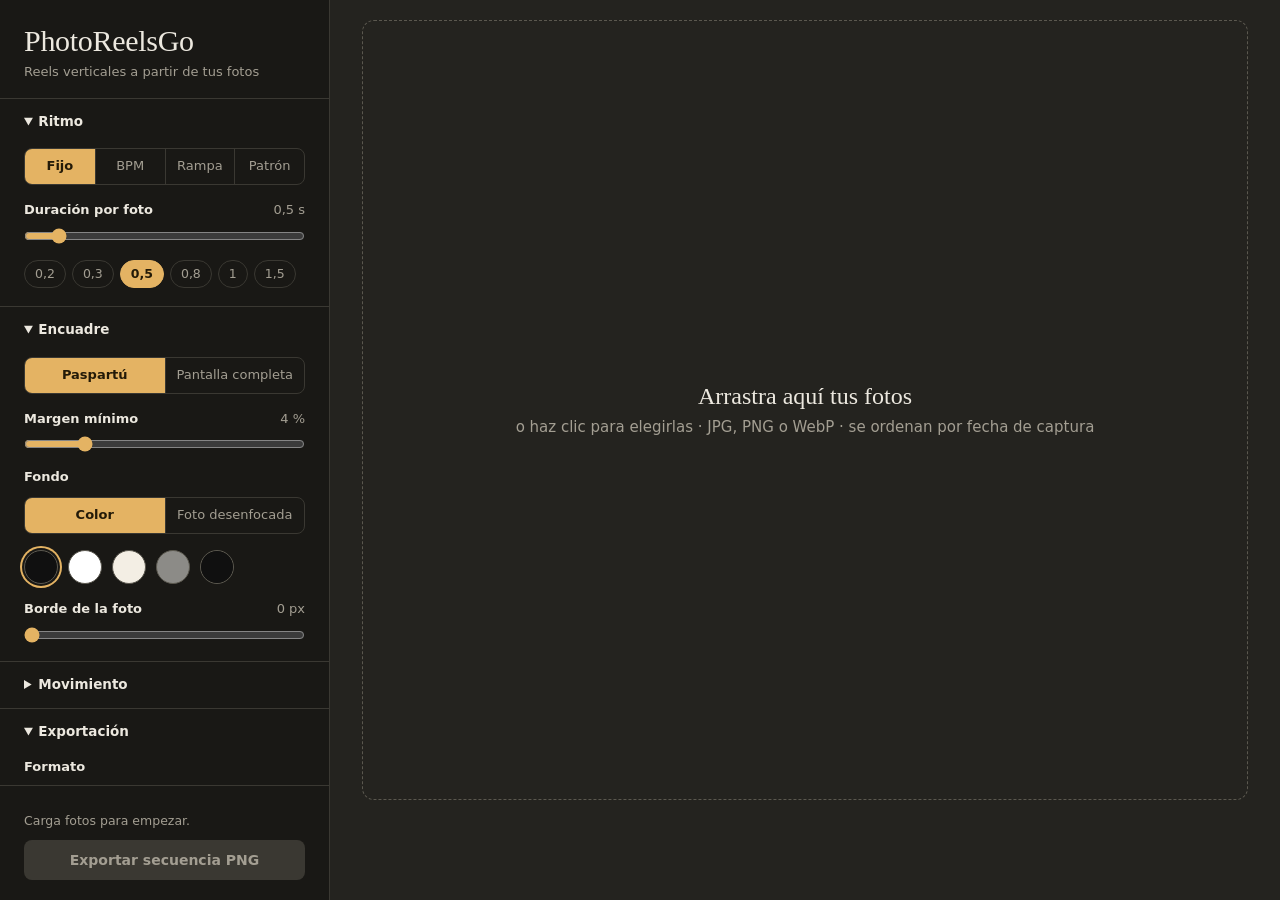
==== photoreels_go/index.html @ d0520b12 "Separa PhotoReelsGo de PaspartuGo y extrae shared/ - shared/: geometría, EXIF (ahora con fecha de ca" ====
<!DOCTYPE html>
<html lang="es">
<head>
  <meta charset="utf-8">
  <meta name="viewport" content="width=device-width, initial-scale=1">
  <title>PhotoReelsGo</title>
  <link rel="stylesheet" href="../shared/css/base.css">
  <link rel="stylesheet" href="styles.css">
</head>
<body>
  <aside class="panel">
    <header class="brand">
      <h1>PhotoReelsGo</h1>
      <p>Reels verticales a partir de tus fotos</p>
    </header>

    <div class="controls">
      <details class="section" open>
        <summary>Ritmo</summary>
        <div class="segmented">
          <label><input type="radio" name="pacing" value="constant" data-bind="s.pacing.mode"><span>Fijo</span></label>
          <label><input type="radio" name="pacing" value="bpm" data-bind="s.pacing.mode"><span>BPM</span></label>
          <label><input type="radio" name="pacing" value="ramp" data-bind="s.pacing.mode"><span>Rampa</span></label>
          <label><input type="radio" name="pacing" value="pattern" data-bind="s.pacing.mode"><span>Patrón</span></label>
        </div>

        <div class="stack" data-show="s.pacing.mode=constant">
          <label class="field"><span>Duración por foto</span><output data-out="s.pacing.seconds" data-unit=" s"></output>
            <input type="range" min="0.1" max="4" step="0.05" data-bind="s.pacing.seconds"></label>
          <div class="chips" aria-label="Duraciones habituales">
            <button type="button" data-set="s.pacing.seconds" data-value="0.2">0,2</button>
            <button type="button" data-set="s.pacing.seconds" data-value="0.3">0,3</button>
            <button type="button" data-set="s.pacing.seconds" data-value="0.5">0,5</button>
            <button type="button" data-set="s.pacing.seconds" data-value="0.8">0,8</button>
            <button type="button" data-set="s.pacing.seconds" data-value="1">1</button>
            <button type="button" data-set="s.pacing.seconds" data-value="1.5">1,5</button>
          </div>
        </div>

        <div class="stack" data-show="s.pacing.mode=bpm">
          <label class="field"><span>Tempo de la canción</span><output data-out="s.pacing.bpm" data-unit=" BPM"></output>
            <input type="range" min="40" max="220" step="1" data-bind="s.pacing.bpm"></label>
          <fieldset class="group">
            <legend>Tiempos por foto</legend>
            <div class="segmented">
              <label><input type="radio" name="beats" value="0.5" data-bind="s.pacing.beats" data-type="number"><span>½</span></label>
              <label><input type="radio" name="beats" value="1" data-bind="s.pacing.beats" data-type="number"><span>1</span></label>
              <label><input type="radio" name="beats" value="2" data-bind="s.pacing.beats" data-type="number"><span>2</span></label>
              <label><input type="radio" name="beats" value="4" data-bind="s.pacing.beats" data-type="number"><span>4</span></label>
            </div>
          </fieldset>
          <p class="note">Los cortes caen en el tiempo de la canción que pondrás en el editor. Empieza el audio en el fotograma 0.</p>
        </div>

        <div class="stack" data-show="s.pacing.mode=ramp">
          <label class="field"><span>Primera foto</span><output data-out="s.pacing.from" data-unit=" s"></output>
            <input type="range" min="0.1" max="4" step="0.05" data-bind="s.pacing.from"></label>
          <label class="field"><span>Última foto</span><output data-out="s.pacing.to" data-unit=" s"></output>
            <input type="range" min="0.1" max="4" step="0.05" data-bind="s.pacing.to"></label>
          <p class="note">De 1 s a 0,2 s acelera; al revés, frena.</p>
        </div>

        <div class="stack" data-show="s.pacing.mode=pattern">
          <label class="field"><span>Segundos que se repiten</span>
            <input type="text" class="wide" data-bind="s.pacing.pattern" placeholder="0.8 0.3 0.3 0.8" spellcheck="false"></label>
          <p class="note">Separa los valores con espacios. Al acabar el patrón vuelve a empezar.</p>
        </div>
      </details>

      <details class="section" open>
        <summary>Encuadre</summary>
        <div class="segmented two">
          <label><input type="radio" name="framing" value="paspartu" data-bind="s.framing.mode"><span>Paspartú</span></label>
          <label><input type="radio" name="framing" value="fill" data-bind="s.framing.mode"><span>Pantalla completa</span></label>
        </div>

        <div class="stack" data-show="s.framing.mode=paspartu">
          <label class="field"><span>Margen mínimo</span><output data-out="s.framing.marginPct" data-unit=" %"></output>
            <input type="range" min="0" max="20" step="0.5" data-bind="s.framing.marginPct"></label>
          <fieldset class="group">
            <legend>Fondo</legend>
            <div class="segmented two">
              <label><input type="radio" name="background" value="color" data-bind="s.framing.background"><span>Color</span></label>
              <label><input type="radio" name="background" value="blur" data-bind="s.framing.background"><span>Foto desenfocada</span></label>
            </div>
          </fieldset>
          <div class="swatches" data-show="s.framing.background=color">
            <label title="Negro"><input type="radio" name="color" value="#101010" data-bind="s.framing.color" aria-label="Negro"><span style="background:#101010"></span></label>
            <label title="Blanco"><input type="radio" name="color" value="#ffffff" data-bind="s.framing.color" aria-label="Blanco"><span style="background:#ffffff"></span></label>
            <label title="Papel"><input type="radio" name="color" value="#f3eee4" data-bind="s.framing.color" aria-label="Papel"><span style="background:#f3eee4"></span></label>
            <label title="Gris"><input type="radio" name="color" value="#8c8b87" data-bind="s.framing.color" aria-label="Gris"><span style="background:#8c8b87"></span></label>
            <input type="color" id="custom-color" data-bind="s.framing.color" title="Color personalizado" aria-label="Color personalizado">
          </div>
          <label class="field" data-show="s.framing.background=blur"><span>Desenfoque</span><output data-out="s.framing.blur" data-unit=" px"></output>
            <input type="range" min="10" max="120" step="5" data-bind="s.framing.blur"></label>
          <label class="field"><span>Borde de la foto</span><output data-out="s.framing.borderWidth" data-unit=" px"></output>
            <input type="range" min="0" max="30" step="1" data-bind="s.framing.borderWidth"></label>
          <label class="field inline" data-show="s.framing.borderWidth!=0"><span>Color del borde</span>
            <input type="color" data-bind="s.framing.borderColor"></label>
        </div>

        <p class="note" data-show="s.framing.mode=fill">Llena el 9:16 recortando la foto. Haz clic en cada miniatura para elegir qué parte se conserva.</p>
      </details>

      <details class="section">
        <summary>Movimiento</summary>
        <label class="check"><input type="checkbox" data-bind="s.motion.enabled"><span>Zoom o paneo suave<small>Solo en fotos de 0,8 s o más; en las cortas se vería como un temblor</small></span></label>
        <label class="field inline"><span>Dirección</span>
          <select data-bind="s.motion.direction">
            <option value="alternate">Alternar acercar y alejar</option>
            <option value="zoom-in">Acercar</option>
            <option value="zoom-out">Alejar</option>
            <option value="pan-right">Paneo a la derecha</option>
            <option value="pan-left">Paneo a la izquierda</option>
            <option value="pan-down">Paneo hacia abajo</option>
            <option value="pan-up">Paneo hacia arriba</option>
          </select>
        </label>
        <label class="field"><span>Intensidad</span><output data-out="s.motion.zoomPct" data-unit=" %"></output>
          <input type="range" min="1" max="15" step="1" data-bind="s.motion.zoomPct"></label>
      </details>

      <details class="section" open>
        <summary>Exportación</summary>
        <fieldset class="group">
          <legend>Formato</legend>
          <div class="segmented three">
            <label><input type="radio" name="out-format" value="png" data-bind="s.output.format"><span>PNG</span></label>
            <label><input type="radio" name="out-format" value="jpeg" data-bind="s.output.format"><span>JPEG</span></label>
            <label><input type="radio" name="out-format" value="mp4" data-bind="s.output.format"><span>MP4</span></label>
          </div>
          <p class="note" data-show="s.output.format=png">Secuencia sin pérdida para DaVinci Resolve. La versión gratuita en Linux no abre H.264.</p>
          <p class="note" data-show="s.output.format=jpeg">Secuencia al 95 %: ocupa mucho menos que PNG y casi no se distingue.</p>
          <p class="note" data-show="s.output.format=mp4">H.264 para subir directamente a Instagram, o para editores que lo abren (Kdenlive, Shotcut, DaVinci Studio).</p>
        </fieldset>
        <fieldset class="group">
          <legend>Resolución</legend>
          <div class="segmented two">
            <label><input type="radio" name="resolution" value="fhd" data-bind="s.output.resolution"><span>1080×1920</span></label>
            <label><input type="radio" name="resolution" value="uhd" data-bind="s.output.resolution"><span>4K vertical</span></label>
          </div>
        </fieldset>
        <fieldset class="group">
          <legend>Fotogramas por segundo</legend>
          <div class="segmented three">
            <label><input type="radio" name="fps" value="24" data-bind="s.output.fps" data-type="number"><span>24</span></label>
            <label><input type="radio" name="fps" value="30" data-bind="s.output.fps" data-type="number"><span>30</span></label>
            <label><input type="radio" name="fps" value="60" data-bind="s.output.fps" data-type="number"><span>60</span></label>
          </div>
        </fieldset>
        <fieldset class="group" data-show="s.output.format=mp4">
          <legend>Bitrate</legend>
          <div class="segmented">
            <label><input type="radio" name="mbps" value="12" data-bind="s.output.mbps" data-type="number"><span>12</span></label>
            <label><input type="radio" name="mbps" value="25" data-bind="s.output.mbps" data-type="number"><span>25</span></label>
            <label><input type="radio" name="mbps" value="40" data-bind="s.output.mbps" data-type="number"><span>40</span></label>
            <label><input type="radio" name="mbps" value="80" data-bind="s.output.mbps" data-type="number"><span>80</span></label>
          </div>
          <p class="note">Mbit/s. Instagram recomprime; 25 basta para 1080×1920.</p>
        </fieldset>
      </details>

      <details class="section">
        <summary>Zonas seguras</summary>
        <label class="check"><input type="checkbox" data-bind="ui.zones"><span>Mostrar guías de Reels<small>Solo en la vista previa; no se exportan</small></span></label>
      </details>
    </div>

    <div class="actions">
      <p class="note" id="total-note"></p>
      <p class="note warn" id="flash-note" hidden></p>
      <p class="note warn" id="length-note" hidden></p>
      <p class="note warn" id="res-note" hidden></p>
      <p class="note" id="target-note" hidden></p>
      <button type="button" class="primary" id="export" disabled>Exportar</button>
      <button type="button" class="ghost" id="cancel" hidden>Cancelar</button>
      <button type="button" class="ghost" id="clear" hidden>Vaciar</button>
    </div>
  </aside>

  <main class="stage" id="stage">
    <button type="button" class="dropzone" id="dropzone">
      <strong>Arrastra aquí tus fotos</strong>
      <span>o haz clic para elegirlas · JPG, PNG o WebP · se ordenan por fecha de captura</span>
    </button>

    <div class="workspace" id="workspace" hidden>
      <section class="player" aria-label="Vista previa">
        <canvas id="preview" role="img" aria-label="Vista previa del reel"></canvas>
        <div class="transport">
          <button type="button" class="ghost small" id="play" aria-label="Reproducir">▶</button>
          <input type="range" id="scrub" min="0" max="0" value="0" aria-label="Posición">
          <span id="time" class="time"></span>
        </div>
      </section>

      <section class="clips-area">
        <div class="toolbar">
          <span id="summary"></span>
          <span class="order">
            <span>Ordenar:</span>
            <button type="button" class="ghost small" data-order="date">Fecha</button>
            <button type="button" class="ghost small" data-order="name">Nombre</button>
            <button type="button" class="ghost small" data-order="random">Aleatorio</button>
            <button type="button" class="ghost small" id="add-more">Añadir fotos</button>
          </span>
        </div>
        <ol class="clips" id="clips"></ol>
      </section>
    </div>
  </main>

  <input type="file" id="file-input" accept="image/jpeg,image/png,image/webp" multiple hidden>
  <div class="toast" id="toast" role="status" hidden></div>

  <script src="../shared/js/random.js"></script>
  <script src="../shared/js/layout.js"></script>
  <script src="../shared/js/exif.js"></script>
  <script src="../shared/js/safezones.js"></script>
  <script src="../shared/js/zip.js"></script>
  <script src="../shared/js/dom.js"></script>
  <script src="js/kenburns.js"></script>
  <script src="js/mp4.js"></script>
  <script src="js/codec.js"></script>
  <script src="js/timeline.js"></script>
  <script src="js/framing.js"></script>
  <script src="js/order.js"></script>
  <script src="js/settings.js"></script>
  <script src="js/render.js"></script>
  <script src="js/app.js"></script>
</body>
</html>
---- shared/css/base.css ----
/* Estilos comunes de PaspartuGo y PhotoReelsGo. */

:root {
  --bg: #24231f;
  --panel: #191815;
  --line: #3a3832;
  --text: #ece8df;
  --muted: #a39e92;
  --accent: #e4b363;
  --warn: #f0c27a;
  color-scheme: dark;
}

* { box-sizing: border-box; }
[hidden] { display: none !important; }

body {
  margin: 0;
  min-height: 100vh;
  display: grid;
  grid-template-columns: 330px 1fr;
  background: var(--bg);
  color: var(--text);
  font: 15px/1.45 system-ui, -apple-system, "Segoe UI", Roboto, sans-serif;
}

button, input { font: inherit; color: inherit; }
button { cursor: pointer; }
:focus-visible { outline: 2px solid var(--accent); outline-offset: 2px; }

/* Panel */
.panel {
  position: sticky;
  top: 0;
  height: 100vh;
  display: flex;
  flex-direction: column;
  background: var(--panel);
  border-right: 1px solid var(--line);
}
.brand { padding: 24px 24px 16px; }
.controls { flex: 1; min-height: 0; overflow-y: auto; border-top: 1px solid var(--line); }

.section { padding: 0 24px; border-bottom: 1px solid var(--line); }
.section > summary {
  padding: 13px 0;
  font-weight: 600;
  font-size: 13.5px;
  cursor: pointer;
}
.section[open] { padding-bottom: 18px; }
.section[open] > summary { margin-bottom: 4px; }
.panel .section > * + * { margin-top: 16px; }
.panel .section > summary + * { margin-top: 0; }

.brand h1 {
  margin: 0;
  font: 500 30px/1.1 Georgia, "Times New Roman", serif;
  letter-spacing: -0.01em;
}
.brand p { margin: 6px 0 0; color: var(--muted); font-size: 13px; }

.group { margin: 0; padding: 0; border: 0; min-width: 0; }
.group legend, .label { padding: 0; font-weight: 600; font-size: 13px; }
.group legend { margin-bottom: 10px; }
.field {
  display: grid;
  grid-template-columns: 1fr auto;
  gap: 8px;
  align-items: center;
  font-size: 13px;
  font-weight: 600;
}
.field output { color: var(--muted); font-weight: 400; font-variant-numeric: tabular-nums; }
.field input[type="range"] { grid-column: 1 / -1; }
.field.inline select { max-width: 170px; }
.field input[type="color"] { width: 44px; height: 26px; padding: 0; border: 1px solid #5b584f; border-radius: 6px; background: none; cursor: pointer; }

select, input[type="text"], textarea {
  border: 1px solid var(--line);
  border-radius: 6px;
  background: #24231f;
  color: var(--text);
  padding: 6px 8px;
  font: inherit;
  font-size: 13px;
}

.note { margin: 10px 0 0; color: var(--muted); font-size: 12.5px; }
.note.warn { margin: 0; color: var(--warn); }

.segmented {
  display: grid;
  grid-template-columns: repeat(4, 1fr);
  border: 1px solid var(--line);
  border-radius: 8px;
  overflow: hidden;
}
.segmented.two { grid-template-columns: repeat(2, 1fr); }
.segmented.three { grid-template-columns: repeat(3, 1fr); }
.segmented label, .swatches label { position: relative; }
.segmented input { position: absolute; opacity: 0; pointer-events: none; }
.segmented span {
  display: block;
  padding: 8px 0;
  text-align: center;
  font-size: 13px;
  color: var(--muted);
  cursor: pointer;
}
.segmented label + label span { border-left: 1px solid var(--line); }
.segmented input:checked + span { background: var(--accent); color: #231a08; font-weight: 600; }
.segmented input:focus-visible + span { outline: 2px solid var(--text); outline-offset: -3px; }

input[type="range"] { width: 100%; margin: 0; accent-color: var(--accent); }

.swatches { display: flex; align-items: center; gap: 10px; }
.swatches label { display: block; cursor: pointer; }
.swatches label input { position: absolute; opacity: 0; pointer-events: none; }
.swatches label span, .swatches input[type="color"] {
  display: block;
  width: 34px;
  height: 34px;
  border-radius: 50%;
  border: 1px solid #5b584f;
}
.swatches label input:checked + span,
.swatches input[type="color"].active { box-shadow: 0 0 0 2px var(--panel), 0 0 0 4px var(--accent); }
.swatches label input:focus-visible + span { outline: 2px solid var(--text); outline-offset: 4px; }
.swatches input[type="color"] { padding: 0; background: none; cursor: pointer; overflow: hidden; }
.swatches input[type="color"]::-webkit-color-swatch-wrapper { padding: 0; }
.swatches input[type="color"]::-webkit-color-swatch { border: 0; border-radius: 50%; }
.swatches input[type="color"]::-moz-color-swatch { border: 0; border-radius: 50%; }

.check { display: flex; gap: 10px; align-items: flex-start; font-size: 13px; font-weight: 600; cursor: pointer; }
.check input { margin: 3px 0 0; accent-color: var(--accent); }
.check small { display: block; color: var(--muted); font-weight: 400; font-size: 12.5px; }

.actions {
  display: flex;
  flex-direction: column;
  gap: 10px;
  padding: 16px 24px 20px;
  border-top: 1px solid var(--line);
}
.actions .section { padding: 0; border: 0; }
.actions .section > summary { padding: 4px 0; }
.actions .section[open] { padding-bottom: 0; }
.actions .section button { width: 100%; }

.primary, .ghost { border-radius: 8px; padding: 10px 14px; font-size: 14px; }
.primary { border: 0; background: var(--accent); color: #231a08; font-weight: 600; }
.primary:hover:not(:disabled) { background: #edc27c; }
.primary:disabled { background: var(--line); color: var(--muted); cursor: not-allowed; }
.ghost { border: 1px solid var(--line); background: none; color: var(--text); }
.ghost:hover:not(:disabled) { border-color: var(--muted); }
.ghost:disabled { color: var(--muted); cursor: not-allowed; }
.ghost.small { padding: 6px 10px; font-size: 13px; }

/* Zona de trabajo */
.stage { padding: 20px 32px 48px; min-width: 0; }

.tabs { display: flex; gap: 4px; margin-bottom: 20px; border-bottom: 1px solid var(--line); }
.tabs button {
  padding: 8px 14px;
  border: 0;
  border-bottom: 2px solid transparent;
  background: none;
  color: var(--muted);
  font-size: 14px;
}
.tabs button:hover { color: var(--text); }
.tabs button[aria-selected="true"] { color: var(--text); border-bottom-color: var(--accent); font-weight: 600; }
.stage.dragging .dropzone { outline: 2px dashed var(--accent); outline-offset: 6px; }

.toolbar {
  display: flex;
  justify-content: space-between;
  align-items: center;
  gap: 16px;
  margin-bottom: 20px;
  color: var(--muted);
  font-size: 13.5px;
}

.dropzone {
  display: flex;
  flex-direction: column;
  align-items: center;
  justify-content: center;
  gap: 6px;
  width: 100%;
  min-height: calc(100vh - 120px);
  border: 1px dashed #5b584f;
  border-radius: 12px;
  background: none;
  color: var(--muted);
}
.dropzone strong { font: 500 24px/1.2 Georgia, "Times New Roman", serif; color: var(--text); }
.dropzone:hover { border-color: var(--accent); }

.toast {
  position: fixed;
  left: 50%;
  bottom: 24px;
  transform: translateX(-50%);
  max-width: min(560px, calc(100vw - 32px));
  padding: 10px 16px;
  border-radius: 8px;
  background: #f3eee4;
  color: #231f17;
  font-size: 14px;
  box-shadow: 0 8px 24px rgb(0 0 0 / 0.4);
}

@media (max-width: 760px) {
  body { display: block; }
  .panel { position: static; height: auto; border-right: 0; border-bottom: 1px solid var(--line); }
  .controls { overflow: visible; }
  .stage { padding: 20px 16px 40px; }
  .dropzone { min-height: 240px; }
}
---- photoreels_go/styles.css ----
/* Estilos propios de PhotoReelsGo; los comunes están en shared/css/base.css. */

.panel .stack > * + * { margin-top: 16px; }
.panel .section > .stack { margin-top: 16px; }
.field input.wide { grid-column: 1 / -1; width: 100%; }

.chips { display: flex; flex-wrap: wrap; gap: 6px; }
.chips button {
  padding: 4px 10px;
  border: 1px solid var(--line);
  border-radius: 999px;
  background: none;
  color: var(--muted);
  font-size: 12.5px;
  font-variant-numeric: tabular-nums;
}
.chips button:hover { color: var(--text); border-color: var(--muted); }
.chips button.active { background: var(--accent); border-color: var(--accent); color: #231a08; font-weight: 600; }

/* Zona de trabajo: vista previa fija a la izquierda y fotos a la derecha */
.workspace {
  display: grid;
  grid-template-columns: 320px 1fr;
  gap: 32px;
  align-items: start;
}

.player { position: sticky; top: 20px; }
.player canvas {
  display: block;
  width: 320px;
  height: auto;
  aspect-ratio: 9 / 16;
  background: #000;
  border-radius: 10px;
  box-shadow: 0 0 0 1px rgb(255 255 255 / 0.1), 0 10px 28px rgb(0 0 0 / 0.45);
}
.transport { display: grid; grid-template-columns: auto 1fr; gap: 6px 10px; align-items: center; margin-top: 12px; }
.transport button { width: 38px; padding: 6px 0; }
.time { grid-column: 1 / -1; color: var(--muted); font-size: 12.5px; font-variant-numeric: tabular-nums; }

.clips-area { min-width: 0; }
.order { display: flex; flex-wrap: wrap; align-items: center; gap: 6px; }
.order > span { margin-right: 2px; }
.order #add-more { margin-left: 10px; }

.clips {
  list-style: none;
  margin: 0;
  padding: 0;
  display: flex;
  flex-wrap: wrap;
  gap: 18px 14px;
}
.stage.dragging .clips { outline: 2px dashed var(--accent); outline-offset: 6px; }

.clip { max-width: 240px; cursor: grab; }
.clip.moving { opacity: 0.4; }
.clip canvas {
  display: block;
  height: 112px;
  border-radius: 4px;
  cursor: pointer;
  box-shadow: 0 0 0 1px rgb(255 255 255 / 0.1);
}
.clip.target canvas { outline: 2px solid var(--accent); outline-offset: 3px; }
.clip.active canvas { box-shadow: 0 0 0 2px var(--accent); }

.clip-info {
  display: grid;
  grid-template-columns: auto 1fr auto;
  align-items: center;
  gap: 6px;
  margin-top: 6px;
  font-size: 12px;
}
.clip-index { font-weight: 600; font-variant-numeric: tabular-nums; }
.clip-duration { color: var(--muted); font-variant-numeric: tabular-nums; white-space: nowrap; }
.clip-tools { display: flex; gap: 1px; }
.clip-tools button {
  width: 22px;
  height: 22px;
  padding: 0;
  border: 0;
  border-radius: 5px;
  background: none;
  color: var(--muted);
}
.clip-tools button:hover:not(:disabled) { background: var(--line); color: var(--text); }
.clip-tools button:disabled { opacity: 0.3; cursor: default; }
.clip-name {
  margin: 2px 0 0;
  overflow: hidden;
  white-space: nowrap;
  text-overflow: ellipsis;
  color: var(--muted);
  font-size: 11.5px;
}
.clip-warn { margin: 2px 0 0; color: var(--warn); font-size: 11.5px; }

@media (max-width: 1100px) {
  .workspace { grid-template-columns: 1fr; }
  .player { position: static; display: flex; flex-direction: column; align-items: center; }
  .transport { width: 320px; }
}

@media (max-width: 760px) {
  .player canvas, .transport { width: min(320px, 100%); }
}
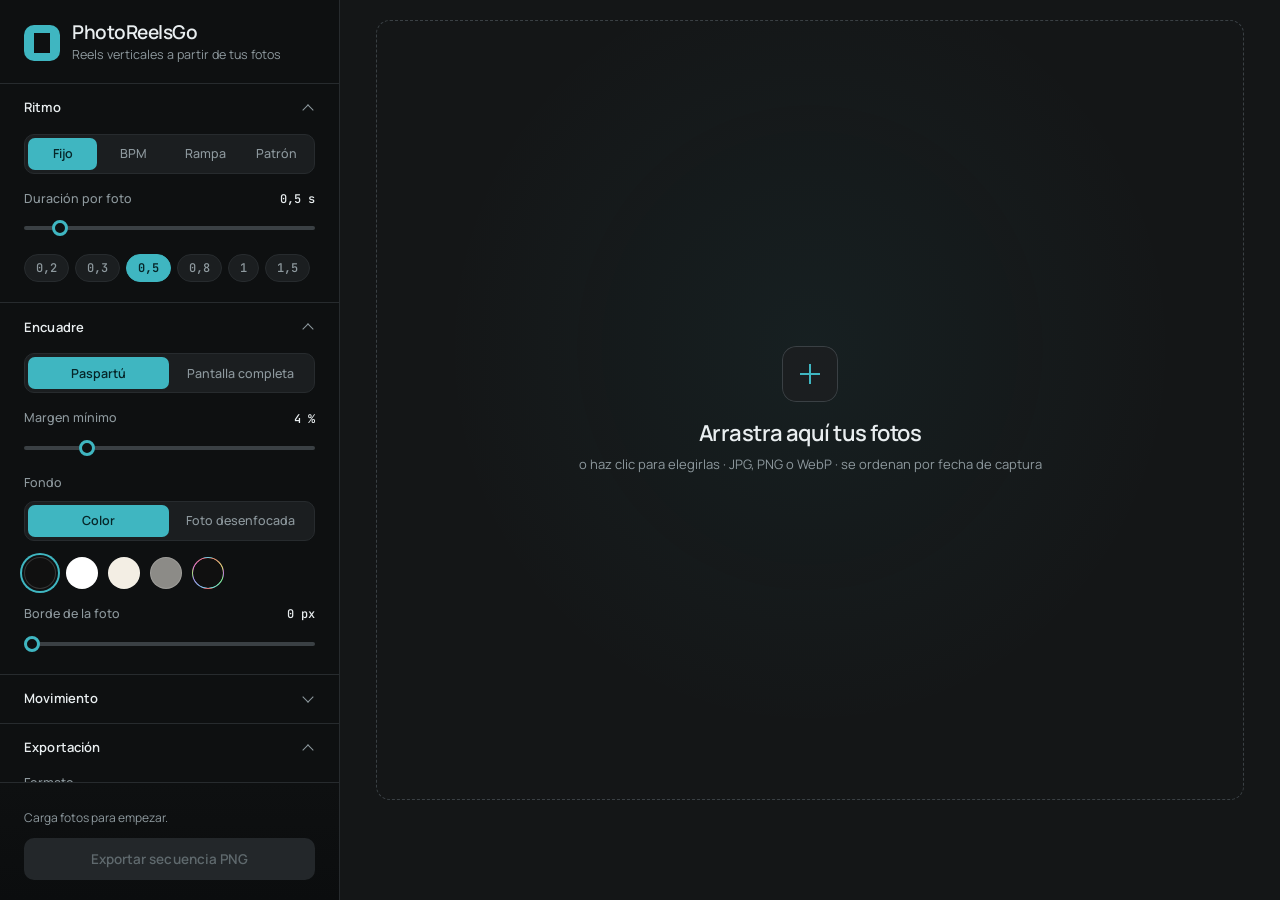
==== commit 301a7b6d: "Renueva el look and feel de ambas apps y añade .gitignore Sistema guiado por taste-skill: Manrope + " ====
--- a/photoreels_go/index.html
+++ b/photoreels_go/index.html
@@ -4,6 +4,10 @@
   <meta charset="utf-8">
   <meta name="viewport" content="width=device-width, initial-scale=1">
   <title>PhotoReelsGo</title>
+  <link rel="preconnect" href="https://fonts.googleapis.com">
+  <link rel="preconnect" href="https://fonts.gstatic.com" crossorigin>
+  <link href="https://fonts.googleapis.com/css2?family=Manrope:wght@400..700&family=JetBrains+Mono:wght@400..600&display=swap" rel="stylesheet">
+  <meta name="theme-color" content="#0e1011">
   <link rel="stylesheet" href="../shared/css/base.css">
   <link rel="stylesheet" href="styles.css">
 </head>
--- a/shared/css/base.css
+++ b/shared/css/base.css
@@ -1,13 +1,38 @@
-/* Estilos comunes de PaspartuGo y PhotoReelsGo. */
+/* Estilos comunes de PaspartuGo y PhotoReelsGo.
+   Sistema guiado por taste-skill: acento teal de la paleta "cool-white-slate",
+   tipografía Manrope + JetBrains Mono, radio "soft", movimiento con los tokens
+   de la skill (150 ms de entrada, 120 ms de salida, 90 ms al pulsar).
+   Fondo grafito neutro en lugar del claro repartido: en una herramienta de
+   foto un fondo neutro no tiñe la percepción del color del paspartú. */
 
 :root {
-  --bg: #24231f;
-  --panel: #191815;
-  --line: #3a3832;
-  --text: #ece8df;
-  --muted: #a39e92;
-  --accent: #e4b363;
+  --bg: #141617;
+  --panel: #0e1011;
+  --surface: #1b1e20;
+  --surface-2: #23272a;
+  --line: #272b2e;
+  --line-strong: #3a4044;
+  --text: #e9eef0;
+  --muted: #8e999e;
+  --accent: #3fb6c1;
+  --accent-hover: #5cc6cf;
+  --accent-ink: #062629;
+  --accent-soft: rgb(63 182 193 / 0.14);
   --warn: #f0c27a;
+
+  --font-text: "Manrope", system-ui, -apple-system, "Segoe UI", Roboto, sans-serif;
+  --font-mono: "JetBrains Mono", ui-monospace, "SFMono-Regular", Menlo, Consolas, monospace;
+
+  --r-sm: 6px;
+  --r-md: 10px;
+  --r-lg: 14px;
+
+  --ease: cubic-bezier(.2, .8, .2, 1);
+  --m-in: 150ms;
+  --m-out: 120ms;
+  --m-press: 90ms;
+  --m-image: 600ms;
+
   color-scheme: dark;
 }
 
@@ -18,15 +43,17 @@
   margin: 0;
   min-height: 100vh;
   display: grid;
-  grid-template-columns: 330px 1fr;
+  grid-template-columns: 340px 1fr;
   background: var(--bg);
   color: var(--text);
-  font: 15px/1.45 system-ui, -apple-system, "Segoe UI", Roboto, sans-serif;
-}
-
-button, input { font: inherit; color: inherit; }
+  font: 400 14.5px/1.5 var(--font-text);
+  -webkit-font-smoothing: antialiased;
+}
+
+button, input, select, textarea { font: inherit; color: inherit; }
 button { cursor: pointer; }
-:focus-visible { outline: 2px solid var(--accent); outline-offset: 2px; }
+:focus-visible { outline: 2px solid var(--accent); outline-offset: 2px; border-radius: var(--r-sm); }
+output, .tnum { font-family: var(--font-mono); font-variant-numeric: tabular-nums; }
 
 /* Panel */
 .panel {
@@ -38,149 +65,337 @@
   background: var(--panel);
   border-right: 1px solid var(--line);
 }
-.brand { padding: 24px 24px 16px; }
-.controls { flex: 1; min-height: 0; overflow-y: auto; border-top: 1px solid var(--line); }
+
+.brand {
+  display: grid;
+  grid-template-columns: auto 1fr;
+  gap: 2px 12px;
+  align-items: center;
+  padding: 22px 24px 18px;
+}
+.brand::before {
+  content: "";
+  grid-row: 1 / 3;
+  width: 36px;
+  height: 36px;
+  border-radius: var(--r-md);
+  background:
+    linear-gradient(var(--panel), var(--panel)) center / 16px 20px no-repeat,
+    var(--accent);
+  box-shadow: inset 0 0 0 7px var(--accent);
+}
+.brand h1 {
+  margin: 0;
+  font: 600 19px/1.15 var(--font-text);
+  letter-spacing: -0.025em;
+}
+.brand p { margin: 0; color: var(--muted); font-size: 12.5px; }
+
+.controls {
+  flex: 1;
+  min-height: 0;
+  overflow-y: auto;
+  border-top: 1px solid var(--line);
+  scrollbar-width: thin;
+  scrollbar-color: var(--line-strong) transparent;
+}
 
 .section { padding: 0 24px; border-bottom: 1px solid var(--line); }
 .section > summary {
-  padding: 13px 0;
+  display: flex;
+  justify-content: space-between;
+  align-items: center;
+  min-height: 48px;
   font-weight: 600;
-  font-size: 13.5px;
-  cursor: pointer;
-}
-.section[open] { padding-bottom: 18px; }
-.section[open] > summary { margin-bottom: 4px; }
-.panel .section > * + * { margin-top: 16px; }
-.panel .section > summary + * { margin-top: 0; }
-
-.brand h1 {
-  margin: 0;
-  font: 500 30px/1.1 Georgia, "Times New Roman", serif;
-  letter-spacing: -0.01em;
-}
-.brand p { margin: 6px 0 0; color: var(--muted); font-size: 13px; }
+  font-size: 13px;
+  letter-spacing: 0.01em;
+  cursor: pointer;
+  list-style: none;
+  color: var(--text);
+  transition: color var(--m-out) var(--ease);
+}
+.section > summary::-webkit-details-marker { display: none; }
+.section > summary::after {
+  content: "";
+  width: 7px;
+  height: 7px;
+  margin-right: 3px;
+  border-right: 1.5px solid var(--muted);
+  border-bottom: 1.5px solid var(--muted);
+  transform: translateY(-2px) rotate(45deg);
+  transition: transform 200ms var(--ease);
+}
+.section[open] > summary::after { transform: translateY(2px) rotate(-135deg); }
+.section > summary:hover { color: var(--accent-hover); transition-duration: var(--m-in); }
+.section[open] { padding-bottom: 20px; }
+.panel .section > * + * { margin-top: 18px; }
+.panel .section > summary + * { margin-top: 2px; }
 
 .group { margin: 0; padding: 0; border: 0; min-width: 0; }
-.group legend, .label { padding: 0; font-weight: 600; font-size: 13px; }
-.group legend { margin-bottom: 10px; }
+.group legend, .label { padding: 0; font-weight: 500; font-size: 12.5px; color: var(--muted); }
+.group legend { margin-bottom: 8px; }
 .field {
   display: grid;
   grid-template-columns: 1fr auto;
-  gap: 8px;
-  align-items: center;
-  font-size: 13px;
-  font-weight: 600;
-}
-.field output { color: var(--muted); font-weight: 400; font-variant-numeric: tabular-nums; }
+  gap: 10px;
+  align-items: center;
+  font-size: 12.5px;
+  font-weight: 500;
+  color: var(--muted);
+}
+.field > span:first-child { color: var(--muted); }
+.field output { color: var(--text); font-size: 12px; }
 .field input[type="range"] { grid-column: 1 / -1; }
-.field.inline select { max-width: 170px; }
-.field input[type="color"] { width: 44px; height: 26px; padding: 0; border: 1px solid #5b584f; border-radius: 6px; background: none; cursor: pointer; }
+.field.inline select { max-width: 190px; }
+.field input[type="color"] {
+  width: 44px;
+  height: 28px;
+  padding: 0;
+  border: 1px solid var(--line-strong);
+  border-radius: var(--r-sm);
+  background: none;
+  cursor: pointer;
+}
+.field input[type="color"]::-webkit-color-swatch-wrapper { padding: 3px; }
+.field input[type="color"]::-webkit-color-swatch { border: 0; border-radius: 3px; }
 
 select, input[type="text"], textarea {
   border: 1px solid var(--line);
-  border-radius: 6px;
-  background: #24231f;
+  border-radius: var(--r-sm);
+  background: var(--surface);
   color: var(--text);
-  padding: 6px 8px;
-  font: inherit;
+  padding: 7px 10px;
   font-size: 13px;
-}
-
-.note { margin: 10px 0 0; color: var(--muted); font-size: 12.5px; }
+  transition: border-color var(--m-out) var(--ease), box-shadow var(--m-out) var(--ease);
+}
+select {
+  appearance: none;
+  padding-right: 30px;
+  background:
+    linear-gradient(45deg, transparent 50%, var(--muted) 50%) right 15px center / 5px 5px no-repeat,
+    linear-gradient(-45deg, transparent 50%, var(--muted) 50%) right 10px center / 5px 5px no-repeat,
+    var(--surface);
+  cursor: pointer;
+}
+:is(select, input[type="text"], textarea):hover { border-color: var(--line-strong); transition-duration: var(--m-in); }
+:is(select, input[type="text"], textarea):focus {
+  outline: none;
+  border-color: var(--accent);
+  box-shadow: 0 0 0 3px var(--accent-soft);
+  transition-duration: 140ms;
+}
+::placeholder { color: #5f696d; }
+
+.note { margin: 10px 0 0; color: var(--muted); font-size: 12px; line-height: 1.55; }
 .note.warn { margin: 0; color: var(--warn); }
 
+/* Control segmentado */
 .segmented {
   display: grid;
   grid-template-columns: repeat(4, 1fr);
+  gap: 2px;
+  padding: 3px;
+  border-radius: var(--r-md);
+  background: var(--surface);
   border: 1px solid var(--line);
-  border-radius: 8px;
-  overflow: hidden;
 }
 .segmented.two { grid-template-columns: repeat(2, 1fr); }
 .segmented.three { grid-template-columns: repeat(3, 1fr); }
 .segmented label, .swatches label { position: relative; }
 .segmented input { position: absolute; opacity: 0; pointer-events: none; }
 .segmented span {
-  display: block;
-  padding: 8px 0;
+  display: flex;
+  align-items: center;
+  justify-content: center;
+  min-height: 32px;
+  padding: 4px 6px;
+  border-radius: 7px;
   text-align: center;
-  font-size: 13px;
+  font-size: 12.5px;
+  font-weight: 500;
+  line-height: 1.2;
   color: var(--muted);
   cursor: pointer;
-}
-.segmented label + label span { border-left: 1px solid var(--line); }
-.segmented input:checked + span { background: var(--accent); color: #231a08; font-weight: 600; }
-.segmented input:focus-visible + span { outline: 2px solid var(--text); outline-offset: -3px; }
-
-input[type="range"] { width: 100%; margin: 0; accent-color: var(--accent); }
-
+  transition: background-color var(--m-out) var(--ease), color var(--m-out) var(--ease), transform var(--m-press) var(--ease);
+}
+.segmented label:hover span { color: var(--text); background: var(--surface-2); transition-duration: var(--m-in); }
+.segmented label:active span { transform: scale(.985); }
+.segmented input:checked + span,
+.segmented label:hover input:checked + span { background: var(--accent); color: var(--accent-ink); font-weight: 600; }
+.segmented input:focus-visible + span { outline: 2px solid var(--text); outline-offset: -2px; }
+
+/* Deslizadores */
+input[type="range"] {
+  width: 100%;
+  height: 20px;
+  margin: 0;
+  background: none;
+  appearance: none;
+  cursor: pointer;
+}
+input[type="range"]::-webkit-slider-runnable-track {
+  height: 4px;
+  border-radius: 2px;
+  background: var(--line-strong);
+}
+input[type="range"]::-moz-range-track { height: 4px; border-radius: 2px; background: var(--line-strong); }
+input[type="range"]::-moz-range-progress { height: 4px; border-radius: 2px; background: var(--accent); }
+input[type="range"]::-webkit-slider-thumb {
+  appearance: none;
+  width: 16px;
+  height: 16px;
+  margin-top: -6px;
+  border-radius: 50%;
+  border: 3px solid var(--accent);
+  background: var(--panel);
+  transition: transform var(--m-out) var(--ease);
+}
+input[type="range"]::-moz-range-thumb {
+  width: 10px;
+  height: 10px;
+  border-radius: 50%;
+  border: 3px solid var(--accent);
+  background: var(--panel);
+}
+input[type="range"]:hover::-webkit-slider-thumb { transform: scale(1.15); transition-duration: var(--m-in); }
+input[type="range"]:active::-webkit-slider-thumb { background: var(--accent); }
+input[type="range"]:focus-visible { outline-offset: 4px; }
+
+/* Muestras de color */
 .swatches { display: flex; align-items: center; gap: 10px; }
 .swatches label { display: block; cursor: pointer; }
 .swatches label input { position: absolute; opacity: 0; pointer-events: none; }
 .swatches label span, .swatches input[type="color"] {
   display: block;
-  width: 34px;
-  height: 34px;
+  width: 32px;
+  height: 32px;
   border-radius: 50%;
-  border: 1px solid #5b584f;
-}
+  border: 1px solid rgb(255 255 255 / 0.16);
+  transition: box-shadow var(--m-out) var(--ease), transform var(--m-press) var(--ease);
+}
+.swatches label:hover span { box-shadow: 0 0 0 2px var(--panel), 0 0 0 4px var(--line-strong); transition-duration: var(--m-in); }
+.swatches label:active span { transform: scale(.96); }
 .swatches label input:checked + span,
 .swatches input[type="color"].active { box-shadow: 0 0 0 2px var(--panel), 0 0 0 4px var(--accent); }
-.swatches label input:focus-visible + span { outline: 2px solid var(--text); outline-offset: 4px; }
-.swatches input[type="color"] { padding: 0; background: none; cursor: pointer; overflow: hidden; }
+.swatches label input:focus-visible + span { outline: 2px solid var(--text); outline-offset: 5px; }
+.swatches input[type="color"] {
+  padding: 0;
+  background: conic-gradient(from 0deg, #e06666, #e0c066, #66e08a, #66c6e0, #8a8ae0, #e066b8, #e06666);
+  cursor: pointer;
+  overflow: hidden;
+}
 .swatches input[type="color"]::-webkit-color-swatch-wrapper { padding: 0; }
 .swatches input[type="color"]::-webkit-color-swatch { border: 0; border-radius: 50%; }
 .swatches input[type="color"]::-moz-color-swatch { border: 0; border-radius: 50%; }
 
-.check { display: flex; gap: 10px; align-items: flex-start; font-size: 13px; font-weight: 600; cursor: pointer; }
-.check input { margin: 3px 0 0; accent-color: var(--accent); }
-.check small { display: block; color: var(--muted); font-weight: 400; font-size: 12.5px; }
-
+/* Casillas */
+.check { display: flex; gap: 12px; align-items: flex-start; font-size: 13px; font-weight: 500; cursor: pointer; }
+.check input {
+  appearance: none;
+  flex: none;
+  width: 18px;
+  height: 18px;
+  margin: 1px 0 0;
+  border: 1.5px solid var(--line-strong);
+  border-radius: 5px;
+  background: var(--surface);
+  display: grid;
+  place-items: center;
+  cursor: pointer;
+  transition: background-color var(--m-out) var(--ease), border-color var(--m-out) var(--ease);
+}
+.check input::after {
+  content: "";
+  width: 5px;
+  height: 9px;
+  margin-top: -2px;
+  border-right: 2px solid var(--accent-ink);
+  border-bottom: 2px solid var(--accent-ink);
+  transform: rotate(45deg) scale(0);
+  transition: transform 160ms var(--ease);
+}
+.check input:checked { background: var(--accent); border-color: var(--accent); }
+.check input:checked::after { transform: rotate(45deg) scale(1); }
+.check:hover input:not(:checked) { border-color: var(--muted); transition-duration: var(--m-in); }
+.check small { display: block; margin-top: 2px; color: var(--muted); font-weight: 400; font-size: 12px; }
+
+/* Acciones */
 .actions {
   display: flex;
   flex-direction: column;
   gap: 10px;
   padding: 16px 24px 20px;
   border-top: 1px solid var(--line);
+  background: linear-gradient(to bottom, var(--panel), #0b0d0e);
 }
 .actions .section { padding: 0; border: 0; }
 .actions .section > summary { padding: 4px 0; }
 .actions .section[open] { padding-bottom: 0; }
 .actions .section button { width: 100%; }
 
-.primary, .ghost { border-radius: 8px; padding: 10px 14px; font-size: 14px; }
-.primary { border: 0; background: var(--accent); color: #231a08; font-weight: 600; }
-.primary:hover:not(:disabled) { background: #edc27c; }
-.primary:disabled { background: var(--line); color: var(--muted); cursor: not-allowed; }
-.ghost { border: 1px solid var(--line); background: none; color: var(--text); }
-.ghost:hover:not(:disabled) { border-color: var(--muted); }
-.ghost:disabled { color: var(--muted); cursor: not-allowed; }
-.ghost.small { padding: 6px 10px; font-size: 13px; }
+.primary, .ghost {
+  min-height: 42px;
+  border-radius: var(--r-md);
+  padding: 10px 16px;
+  font-size: 13.5px;
+  font-weight: 600;
+  letter-spacing: 0.005em;
+  transition:
+    background-color var(--m-out) var(--ease),
+    border-color var(--m-out) var(--ease),
+    color var(--m-out) var(--ease),
+    transform var(--m-press) var(--ease);
+}
+.primary { border: 0; background: var(--accent); color: var(--accent-ink); }
+.primary:hover:not(:disabled) { background: var(--accent-hover); transition-duration: var(--m-in); }
+.primary:disabled { background: var(--surface-2); color: #5f696d; cursor: not-allowed; }
+.ghost { border: 1px solid var(--line-strong); background: transparent; color: var(--text); }
+.ghost:hover:not(:disabled) { background: var(--surface); border-color: #566065; transition-duration: var(--m-in); }
+.ghost:disabled { color: #5f696d; cursor: not-allowed; }
+.ghost.small { min-height: 32px; padding: 5px 12px; font-size: 12.5px; font-weight: 500; border-radius: var(--r-sm); }
+
+@media (hover: hover) and (pointer: fine) {
+  :is(.primary, .ghost):hover:not(:disabled) { transform: translateY(-1px); }
+}
+:is(.primary, .ghost):active:not(:disabled) { transform: translateY(1px) scale(.985); }
 
 /* Zona de trabajo */
-.stage { padding: 20px 32px 48px; min-width: 0; }
-
-.tabs { display: flex; gap: 4px; margin-bottom: 20px; border-bottom: 1px solid var(--line); }
+.stage { padding: 20px 36px 56px; min-width: 0; }
+
+.tabs {
+  display: inline-flex;
+  gap: 2px;
+  margin-bottom: 24px;
+  padding: 3px;
+  border-radius: var(--r-md);
+  background: var(--panel);
+  border: 1px solid var(--line);
+}
 .tabs button {
-  padding: 8px 14px;
+  min-height: 34px;
+  padding: 6px 16px;
   border: 0;
-  border-bottom: 2px solid transparent;
+  border-radius: 7px;
   background: none;
   color: var(--muted);
-  font-size: 14px;
-}
-.tabs button:hover { color: var(--text); }
-.tabs button[aria-selected="true"] { color: var(--text); border-bottom-color: var(--accent); font-weight: 600; }
-.stage.dragging .dropzone { outline: 2px dashed var(--accent); outline-offset: 6px; }
+  font-size: 13px;
+  font-weight: 500;
+  transition: background-color var(--m-out) var(--ease), color var(--m-out) var(--ease);
+}
+.tabs button:hover { color: var(--text); background: var(--surface); transition-duration: var(--m-in); }
+.tabs button[aria-selected="true"] { color: var(--text); background: var(--surface-2); font-weight: 600; box-shadow: inset 0 0 0 1px var(--line-strong); }
+
+.stage.dragging .dropzone { border-color: var(--accent); background: var(--accent-soft); }
 
 .toolbar {
   display: flex;
   justify-content: space-between;
   align-items: center;
-  gap: 16px;
-  margin-bottom: 20px;
+  flex-wrap: wrap;
+  gap: 12px 16px;
+  margin-bottom: 22px;
   color: var(--muted);
-  font-size: 13.5px;
+  font-size: 13px;
 }
 
 .dropzone {
@@ -188,16 +403,36 @@
   flex-direction: column;
   align-items: center;
   justify-content: center;
-  gap: 6px;
+  gap: 8px;
   width: 100%;
   min-height: calc(100vh - 120px);
-  border: 1px dashed #5b584f;
-  border-radius: 12px;
-  background: none;
+  padding: 32px;
+  border: 1.5px dashed var(--line-strong);
+  border-radius: var(--r-lg);
+  background:
+    radial-gradient(ellipse at 50% 42%, rgb(63 182 193 / 0.06), transparent 60%),
+    var(--bg);
   color: var(--muted);
-}
-.dropzone strong { font: 500 24px/1.2 Georgia, "Times New Roman", serif; color: var(--text); }
-.dropzone:hover { border-color: var(--accent); }
+  font-size: 13px;
+  transition: border-color var(--m-out) var(--ease), background-color var(--m-out) var(--ease);
+}
+.dropzone::before {
+  content: "";
+  width: 56px;
+  height: 56px;
+  margin-bottom: 10px;
+  border-radius: var(--r-lg);
+  background:
+    linear-gradient(var(--accent), var(--accent)) center / 2px 20px no-repeat,
+    linear-gradient(var(--accent), var(--accent)) center / 20px 2px no-repeat,
+    var(--surface);
+  box-shadow: inset 0 0 0 1px var(--line-strong);
+  transition: transform var(--m-out) var(--ease);
+}
+.dropzone strong { font: 600 22px/1.25 var(--font-text); letter-spacing: -0.025em; color: var(--text); }
+.dropzone:hover { border-color: var(--accent); transition-duration: var(--m-in); }
+.dropzone:hover::before { transform: translateY(-2px); transition-duration: var(--m-in); }
+.dropzone:active::before { transform: scale(.97); }
 
 .toast {
   position: fixed;
@@ -205,12 +440,19 @@
   bottom: 24px;
   transform: translateX(-50%);
   max-width: min(560px, calc(100vw - 32px));
-  padding: 10px 16px;
-  border-radius: 8px;
-  background: #f3eee4;
-  color: #231f17;
-  font-size: 14px;
-  box-shadow: 0 8px 24px rgb(0 0 0 / 0.4);
+  padding: 11px 18px;
+  border-radius: var(--r-md);
+  background: var(--text);
+  color: var(--panel);
+  font-size: 13.5px;
+  font-weight: 500;
+  box-shadow: 0 12px 32px rgb(0 0 0 / 0.5);
+  animation: toast-in 200ms var(--ease);
+}
+@keyframes toast-in { from { opacity: 0; transform: translate(-50%, 6px); } }
+
+@media (prefers-reduced-motion: reduce) {
+  *, *::before, *::after { transition-duration: 0ms !important; animation-duration: 0ms !important; }
 }
 
 @media (max-width: 760px) {
@@ -218,5 +460,10 @@
   .panel { position: static; height: auto; border-right: 0; border-bottom: 1px solid var(--line); }
   .controls { overflow: visible; }
   .stage { padding: 20px 16px 40px; }
-  .dropzone { min-height: 240px; }
-}
+  .dropzone { min-height: 260px; }
+  .tabs { display: flex; }
+  .tabs button { flex: 1; min-height: 44px; }
+  .primary, .ghost { min-height: 48px; }
+  .ghost.small { min-height: 44px; }
+  .segmented span { min-height: 44px; }
+}
--- a/photoreels_go/styles.css
+++ b/photoreels_go/styles.css
@@ -6,38 +6,49 @@
 
 .chips { display: flex; flex-wrap: wrap; gap: 6px; }
 .chips button {
-  padding: 4px 10px;
+  min-height: 28px;
+  padding: 3px 11px;
   border: 1px solid var(--line);
   border-radius: 999px;
-  background: none;
+  background: var(--surface);
   color: var(--muted);
-  font-size: 12.5px;
-  font-variant-numeric: tabular-nums;
+  font: 500 12px var(--font-mono);
+  transition: background-color var(--m-out) var(--ease), border-color var(--m-out) var(--ease), color var(--m-out) var(--ease), transform var(--m-press) var(--ease);
 }
-.chips button:hover { color: var(--text); border-color: var(--muted); }
-.chips button.active { background: var(--accent); border-color: var(--accent); color: #231a08; font-weight: 600; }
+.chips button:hover { color: var(--text); border-color: var(--line-strong); transition-duration: var(--m-in); }
+.chips button:active { transform: scale(.96); }
+.chips button.active { background: var(--accent); border-color: var(--accent); color: var(--accent-ink); font-weight: 600; }
 
 /* Zona de trabajo: vista previa fija a la izquierda y fotos a la derecha */
 .workspace {
   display: grid;
   grid-template-columns: 320px 1fr;
-  gap: 32px;
+  gap: 36px;
   align-items: start;
 }
 
-.player { position: sticky; top: 20px; }
+.player {
+  position: sticky;
+  top: 20px;
+  padding: 14px;
+  border: 1px solid var(--line);
+  border-radius: 22px;
+  background: var(--panel);
+  width: max-content;
+}
 .player canvas {
   display: block;
   width: 320px;
   height: auto;
   aspect-ratio: 9 / 16;
   background: #000;
-  border-radius: 10px;
-  box-shadow: 0 0 0 1px rgb(255 255 255 / 0.1), 0 10px 28px rgb(0 0 0 / 0.45);
+  border-radius: 12px;
+  box-shadow: 0 0 0 1px rgb(255 255 255 / 0.08), 0 18px 44px rgb(0 0 0 / 0.55);
 }
-.transport { display: grid; grid-template-columns: auto 1fr; gap: 6px 10px; align-items: center; margin-top: 12px; }
-.transport button { width: 38px; padding: 6px 0; }
-.time { grid-column: 1 / -1; color: var(--muted); font-size: 12.5px; font-variant-numeric: tabular-nums; }
+.transport { display: grid; grid-template-columns: auto 1fr; gap: 8px 12px; align-items: center; width: 320px; margin-top: 14px; }
+.transport button.ghost.small { width: 40px; height: 40px; padding: 0; border-radius: 50%; border: 0; background: var(--accent); color: var(--accent-ink); font-size: 13px; }
+.transport button.ghost.small:hover { background: var(--accent-hover); }
+.time { grid-column: 1 / -1; color: var(--muted); font: 11.5px var(--font-mono); }
 
 .clips-area { min-width: 0; }
 .order { display: flex; flex-wrap: wrap; align-items: center; gap: 6px; }
@@ -50,21 +61,26 @@
   padding: 0;
   display: flex;
   flex-wrap: wrap;
-  gap: 18px 14px;
+  gap: 20px 14px;
 }
-.stage.dragging .clips { outline: 2px dashed var(--accent); outline-offset: 6px; }
+.stage.dragging .clips { outline: 2px dashed var(--accent); outline-offset: 8px; border-radius: var(--r-md); }
 
 .clip { max-width: 240px; cursor: grab; }
+.clip:active { cursor: grabbing; }
 .clip.moving { opacity: 0.4; }
 .clip canvas {
   display: block;
   height: 112px;
-  border-radius: 4px;
+  border-radius: var(--r-sm);
   cursor: pointer;
-  box-shadow: 0 0 0 1px rgb(255 255 255 / 0.1);
+  box-shadow: 0 0 0 1px rgb(255 255 255 / 0.08), 0 6px 16px rgb(0 0 0 / 0.4);
+  transition: transform 180ms var(--ease), box-shadow 180ms var(--ease);
+}
+@media (hover: hover) and (pointer: fine) {
+  .clip:hover canvas { transform: translateY(-2px); box-shadow: 0 0 0 1px rgb(255 255 255 / 0.16), 0 12px 24px rgb(0 0 0 / 0.5); }
 }
 .clip.target canvas { outline: 2px solid var(--accent); outline-offset: 3px; }
-.clip.active canvas { box-shadow: 0 0 0 2px var(--accent); }
+.clip.active canvas, .clip.active:hover canvas { box-shadow: 0 0 0 2px var(--panel), 0 0 0 4px var(--accent); }
 
 .clip-info {
   display: grid;
@@ -74,8 +90,8 @@
   margin-top: 6px;
   font-size: 12px;
 }
-.clip-index { font-weight: 600; font-variant-numeric: tabular-nums; }
-.clip-duration { color: var(--muted); font-variant-numeric: tabular-nums; white-space: nowrap; }
+.clip-index { font: 600 11.5px var(--font-mono); }
+.clip-duration { color: var(--muted); font: 11px var(--font-mono); white-space: nowrap; }
 .clip-tools { display: flex; gap: 1px; }
 .clip-tools button {
   width: 22px;
@@ -85,8 +101,9 @@
   border-radius: 5px;
   background: none;
   color: var(--muted);
+  transition: background-color var(--m-out) var(--ease), color var(--m-out) var(--ease);
 }
-.clip-tools button:hover:not(:disabled) { background: var(--line); color: var(--text); }
+.clip-tools button:hover:not(:disabled) { background: var(--surface-2); color: var(--text); transition-duration: var(--m-in); }
 .clip-tools button:disabled { opacity: 0.3; cursor: default; }
 .clip-name {
   margin: 2px 0 0;
@@ -100,10 +117,10 @@
 
 @media (max-width: 1100px) {
   .workspace { grid-template-columns: 1fr; }
-  .player { position: static; display: flex; flex-direction: column; align-items: center; }
-  .transport { width: 320px; }
+  .player { position: static; display: flex; flex-direction: column; align-items: center; margin: 0 auto; }
 }
 
 @media (max-width: 760px) {
+  .player { width: auto; max-width: 100%; }
   .player canvas, .transport { width: min(320px, 100%); }
 }
